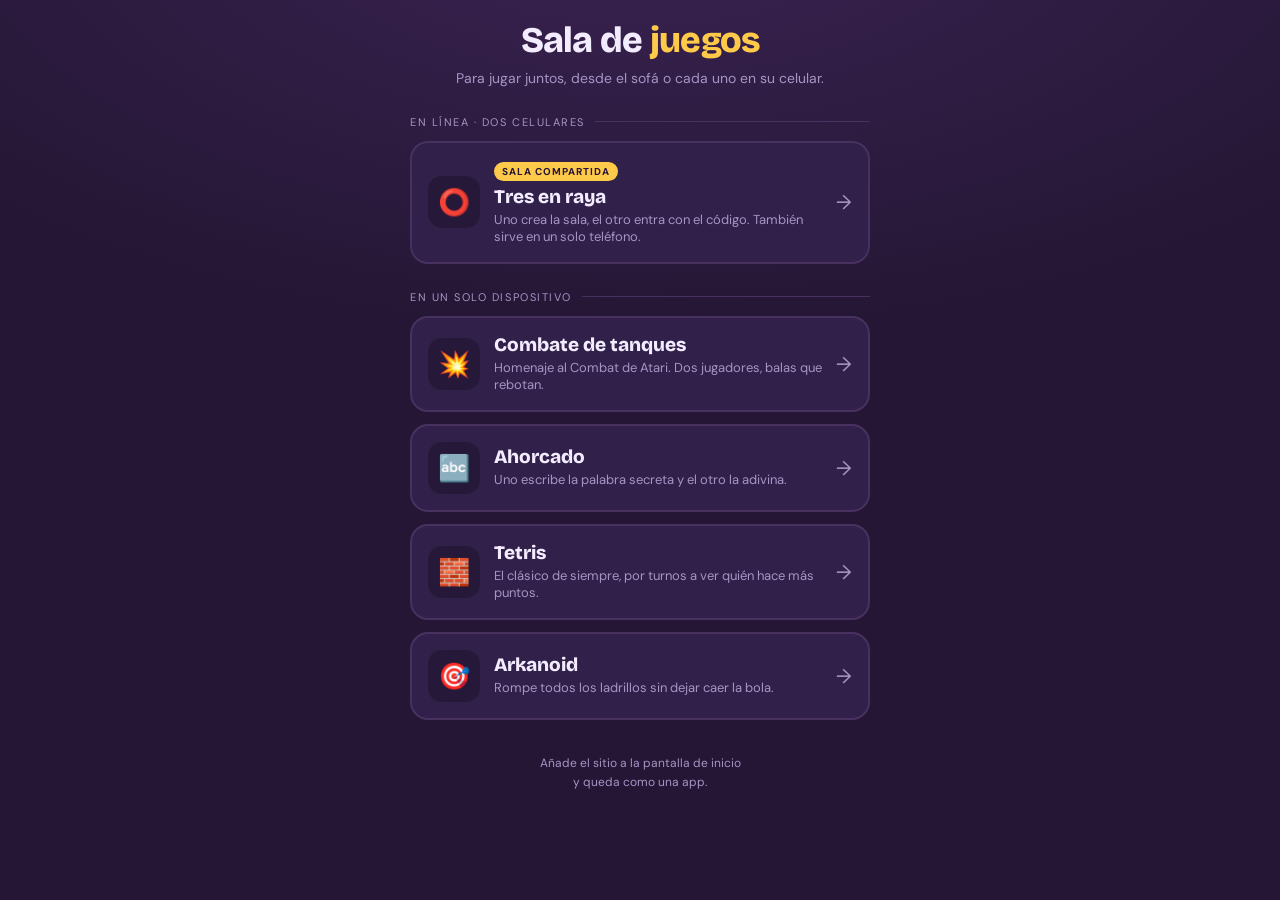
==== index.html @ eb5de444 "Add files via upload" ====
<!DOCTYPE html>
<html lang="es">
<head>
<meta charset="utf-8">
<meta name="viewport" content="width=device-width, initial-scale=1, viewport-fit=cover">
<title>Sala de juegos</title>
<link rel="preconnect" href="https://fonts.googleapis.com">
<link rel="preconnect" href="https://fonts.gstatic.com" crossorigin>
<link href="https://fonts.googleapis.com/css2?family=Bricolage+Grotesque:opsz,wght@12..96,600;12..96,800&family=DM+Sans:wght@400;500;700&display=swap" rel="stylesheet">
<link rel="stylesheet" href="estilo.css">
<style>
  main{max-width:460px;margin:0 auto}
  header{text-align:center;margin-bottom:26px}
  header .nota{margin-top:8px}

  .grupo{font-size:11px;letter-spacing:.14em;text-transform:uppercase;color:var(--tenue);
         margin:26px 0 12px;display:flex;align-items:center;gap:10px}
  .grupo::after{content:'';flex:1;height:1px;background:var(--borde)}

  .rejilla{display:grid;gap:12px}
  a.tarjeta{
    display:flex;align-items:center;gap:14px;text-decoration:none;color:inherit;
    background:var(--panel);border:2px solid var(--borde);border-radius:18px;
    padding:16px;transition:transform .15s,border-color .15s;
  }
  a.tarjeta:hover{transform:translateY(-2px);border-color:var(--ambar)}
  .icono{
    width:52px;height:52px;flex:none;border-radius:14px;display:grid;place-items:center;
    font-size:26px;background:rgba(0,0,0,.25);
  }
  .texto h2{font-family:var(--display);font-weight:800;font-size:19px;line-height:1.15}
  .texto p{font-size:13px;color:var(--tenue);margin-top:3px;line-height:1.35}
  .flecha{margin-left:auto;color:var(--tenue);font-size:20px}

  .destacada{border-color:var(--ambar)}
  .etiqueta{
    display:inline-block;font-size:10px;font-weight:700;letter-spacing:.1em;text-transform:uppercase;
    background:var(--ambar);color:#241634;padding:3px 8px;border-radius:20px;margin-bottom:5px;
  }
  footer{margin-top:34px;text-align:center;font-size:12px;color:var(--tenue);line-height:1.6}
</style>
</head>
<body>
<main>
  <header>
    <h1>Sala de <em>juegos</em></h1>
    <p class="nota">Para jugar juntos, desde el sofá o cada uno en su celular.</p>
  </header>

  <div class="grupo">En línea · dos celulares</div>
  <div class="rejilla">
    <a class="tarjeta destacada" href="tres-en-raya.html">
      <div class="icono">⭕</div>
      <div class="texto">
        <span class="etiqueta">Sala compartida</span>
        <h2>Tres en raya</h2>
        <p>Uno crea la sala, el otro entra con el código. También sirve en un solo teléfono.</p>
      </div>
      <div class="flecha">→</div>
    </a>
  </div>

  <div class="grupo">En un solo dispositivo</div>
  <div class="rejilla">
    <a class="tarjeta" href="tanques-combate.html">
      <div class="icono">💥</div>
      <div class="texto">
        <h2>Combate de tanques</h2>
        <p>Homenaje al Combat de Atari. Dos jugadores, balas que rebotan.</p>
      </div>
      <div class="flecha">→</div>
    </a>
    <a class="tarjeta" href="ahorcado.html">
      <div class="icono">🔤</div>
      <div class="texto">
        <h2>Ahorcado</h2>
        <p>Uno escribe la palabra secreta y el otro la adivina.</p>
      </div>
      <div class="flecha">→</div>
    </a>
    <a class="tarjeta" href="tetris.html">
      <div class="icono">🧱</div>
      <div class="texto">
        <h2>Tetris</h2>
        <p>El clásico de siempre, por turnos a ver quién hace más puntos.</p>
      </div>
      <div class="flecha">→</div>
    </a>
    <a class="tarjeta" href="arkanoid.html">
      <div class="icono">🎯</div>
      <div class="texto">
        <h2>Arkanoid</h2>
        <p>Rompe todos los ladrillos sin dejar caer la bola.</p>
      </div>
      <div class="flecha">→</div>
    </a>
  </div>

  <footer>Añade el sitio a la pantalla de inicio<br>y queda como una app.</footer>
</main>
</body>
</html>
---- estilo.css ----
:root{
  --fondo:#241634;--panel:#31204A;--borde:#48305F;
  --ambar:#FFC94A;--menta:#6FE7C4;--rojo:#FF7B7B;
  --tinta:#F3ECFF;--tenue:#A794C4;
  --display:'Bricolage Grotesque',system-ui,sans-serif;
  --texto:'DM Sans',system-ui,sans-serif;
}
*{box-sizing:border-box;margin:0;padding:0;-webkit-tap-highlight-color:transparent}
body{
  background:radial-gradient(120% 80% at 50% -10%,#3A2352 0%,transparent 60%),var(--fondo);
  color:var(--tinta);font-family:var(--texto);min-height:100dvh;
  padding:22px calc(18px + env(safe-area-inset-left)) calc(24px + env(safe-area-inset-bottom));
}
h1{font-family:var(--display);font-weight:800;font-size:clamp(26px,8vw,36px);
   line-height:1.05;letter-spacing:-.02em;text-align:center}
h1 em{font-style:normal;color:var(--ambar)}
.nota{font-size:14px;color:var(--tenue);text-align:center;line-height:1.5}

button.accion{
  font-family:var(--texto);font-weight:700;font-size:16px;width:100%;
  padding:16px;border-radius:15px;border:none;background:var(--ambar);
  color:#241634;cursor:pointer;transition:filter .15s;
}
button.accion:hover{filter:brightness(1.08)}
button.accion.fantasma{background:transparent;color:var(--tenue);border:2px solid var(--borde)}
button.accion.menta{background:var(--menta)}
button.accion:disabled{opacity:.45;cursor:default}
button:focus-visible,input:focus-visible{outline:3px solid var(--tinta);outline-offset:2px}

input.campo{
  width:100%;font-family:var(--texto);font-size:16px;padding:15px 16px;
  border-radius:14px;border:2px solid var(--borde);background:var(--panel);color:var(--tinta);
}
input.campo::placeholder{color:var(--tenue)}
input.campo:focus{outline:none;border-color:var(--ambar)}
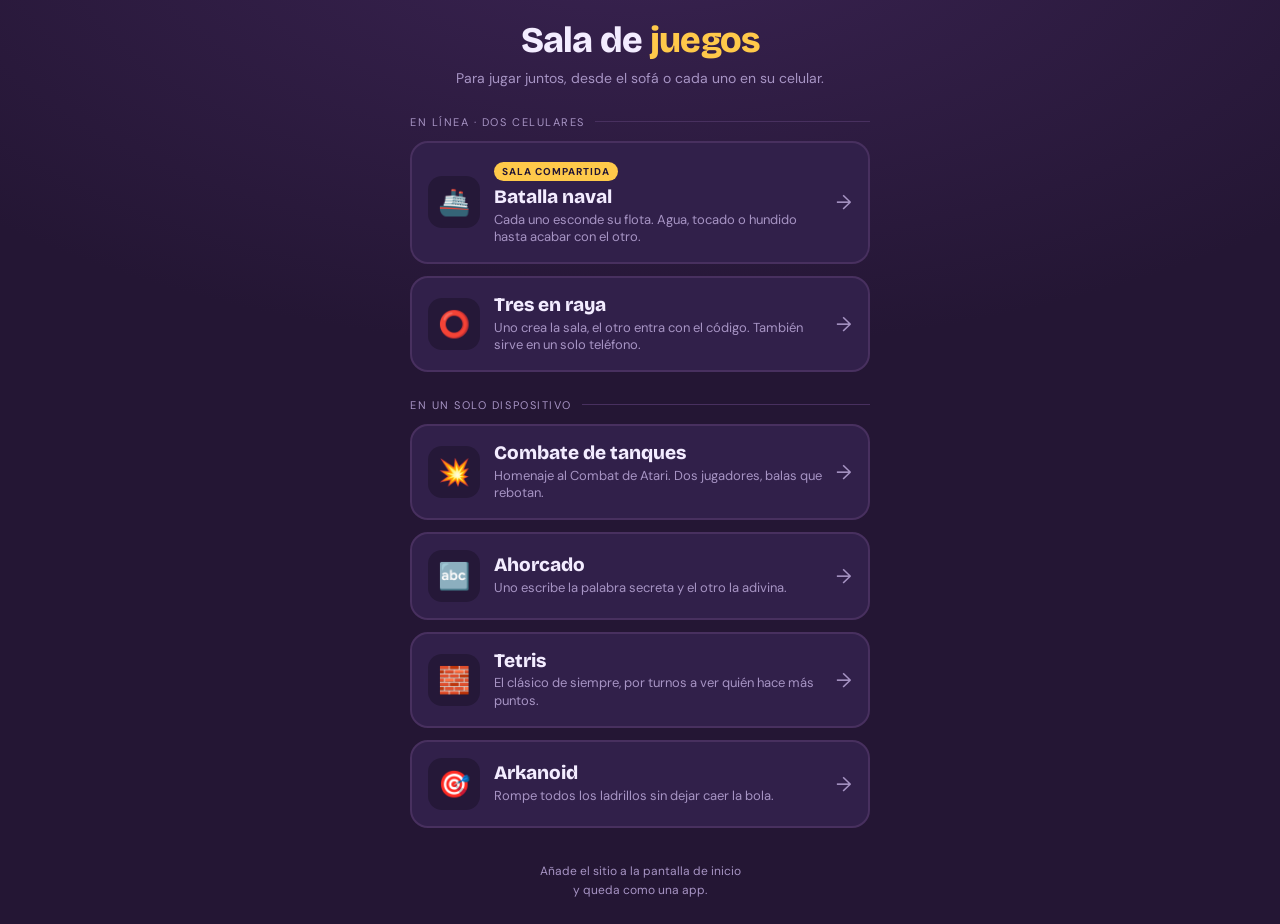
==== commit 6cf887d4: "Add files via upload" ====
--- a/index.html
+++ b/index.html
@@ -49,10 +49,18 @@
 
   <div class="grupo">En línea · dos celulares</div>
   <div class="rejilla">
+    <a class="tarjeta destacada" href="batalla-naval.html">
+      <div class="icono">🚢</div>
+      <div class="texto">
+        <span class="etiqueta">Sala compartida</span>
+        <h2>Batalla naval</h2>
+        <p>Cada uno esconde su flota. Agua, tocado o hundido hasta acabar con el otro.</p>
+      </div>
+      <div class="flecha">→</div>
+    </a>
     <a class="tarjeta destacada" href="tres-en-raya.html">
       <div class="icono">⭕</div>
       <div class="texto">
-        <span class="etiqueta">Sala compartida</span>
         <h2>Tres en raya</h2>
         <p>Uno crea la sala, el otro entra con el código. También sirve en un solo teléfono.</p>
       </div>
--- a/estilo.css
+++ b/estilo.css
@@ -33,3 +33,36 @@
 }
 input.campo::placeholder{color:var(--tenue)}
 input.campo:focus{outline:none;border-color:var(--ambar)}
+
+/* ── Pantallas del lobby (lobby.js) ───────────────────── */
+.pantalla{display:none;flex-direction:column;gap:14px}
+.pantalla.activa{display:flex}
+.volver{display:inline-block;font-size:13px;color:var(--tenue);text-decoration:none;margin-bottom:6px}
+.codigo{font-family:var(--display);font-weight:800;font-size:44px;letter-spacing:.22em;
+        text-align:center;color:var(--ambar);background:var(--panel);
+        border:2px dashed var(--borde);border-radius:18px;padding:20px 10px 20px 22px}
+input.codigo-in{font-family:var(--display);font-weight:800;font-size:26px;
+                letter-spacing:.2em;text-align:center;text-transform:uppercase}
+.aviso{font-size:13px;color:var(--rojo);text-align:center;min-height:18px;line-height:1.4}
+.cargando{text-align:center;font-size:14px;color:var(--tenue)}
+.puntitos::after{content:'';animation:pts 1.2s steps(4,end) infinite}
+@keyframes pts{0%{content:''}25%{content:'.'}50%{content:'..'}75%{content:'...'}}
+
+/* ── Marcador de dos jugadores ────────────────────────── */
+.marcador{display:grid;grid-template-columns:1fr auto 1fr;gap:8px}
+.jugador{background:var(--panel);border:2px solid transparent;border-radius:16px;
+         padding:10px 8px;text-align:center;transition:border-color .2s,transform .2s}
+.jugador.activo{border-color:currentColor;transform:translateY(-2px)}
+.jugador[data-rol="A"]{color:var(--ambar)}
+.jugador[data-rol="B"]{color:var(--menta)}
+.jugador .nom{font-weight:700;font-size:13px;color:var(--tinta);
+              white-space:nowrap;overflow:hidden;text-overflow:ellipsis}
+.jugador .puntos{font-family:var(--display);font-weight:800;font-size:28px;line-height:1.15}
+.jugador .yo{font-size:10px;letter-spacing:.1em;text-transform:uppercase;opacity:.75}
+.punto-luz{display:inline-block;width:6px;height:6px;border-radius:50%;
+           background:var(--rojo);vertical-align:middle;margin-right:4px}
+.punto-luz.on{background:var(--menta)}
+.centro-info{align-self:center;text-align:center;font-size:10px;color:var(--tenue);
+             letter-spacing:.1em;text-transform:uppercase}
+.centro-info b{display:block;font-family:var(--display);font-size:19px;
+               color:var(--tinta);letter-spacing:0}
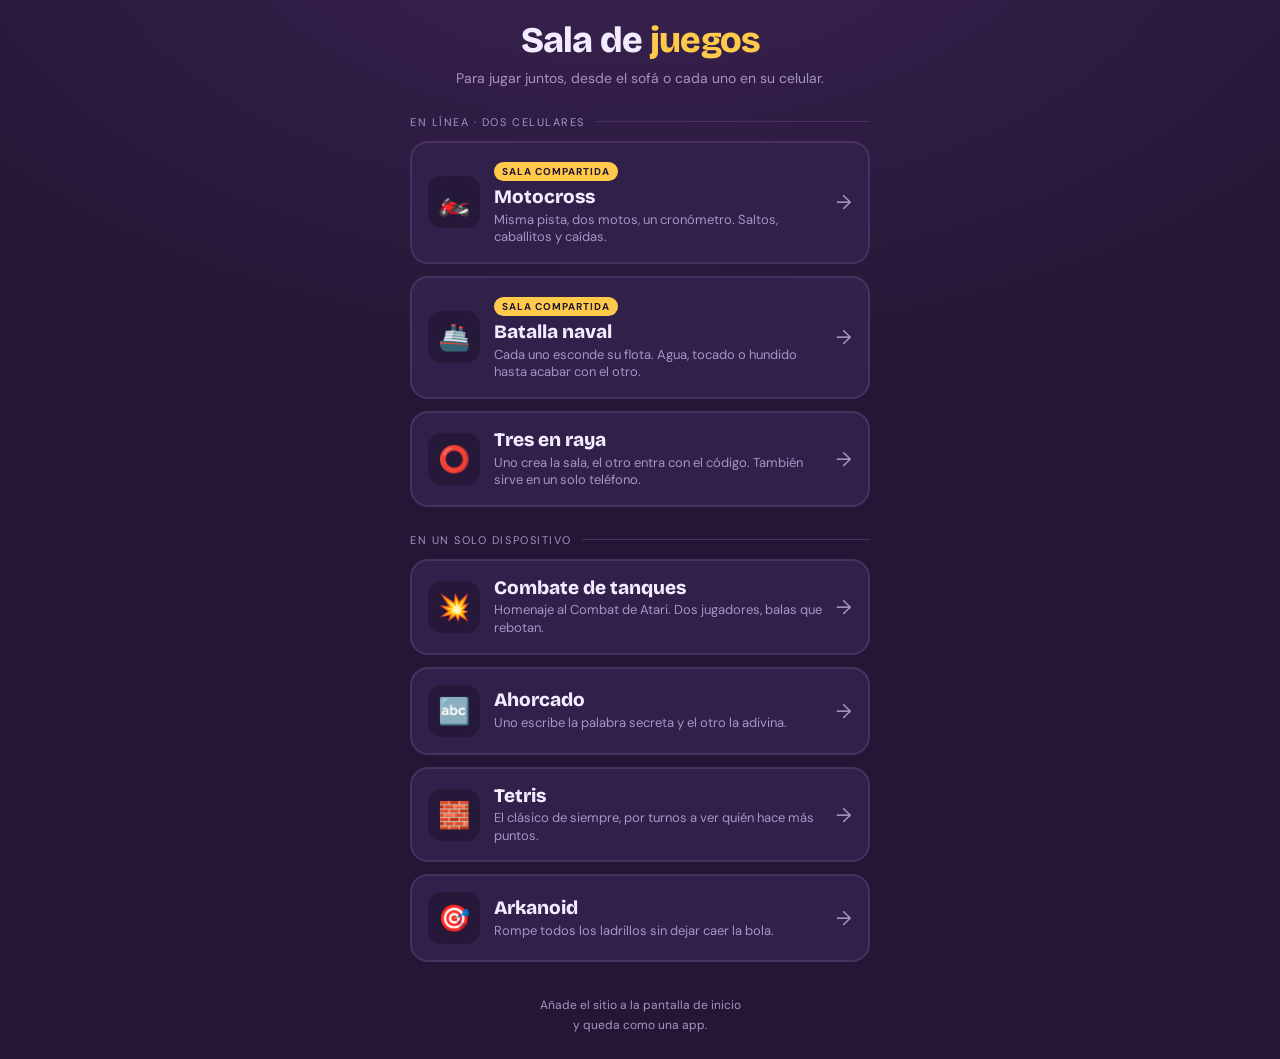
==== commit ac2d47e4: "Add files via upload" ====
--- a/index.html
+++ b/index.html
@@ -49,6 +49,15 @@
 
   <div class="grupo">En línea · dos celulares</div>
   <div class="rejilla">
+    <a class="tarjeta destacada" href="motocross.html">
+      <div class="icono">🏍️</div>
+      <div class="texto">
+        <span class="etiqueta">Sala compartida</span>
+        <h2>Motocross</h2>
+        <p>Misma pista, dos motos, un cronómetro. Saltos, caballitos y caídas.</p>
+      </div>
+      <div class="flecha">→</div>
+    </a>
     <a class="tarjeta destacada" href="batalla-naval.html">
       <div class="icono">🚢</div>
       <div class="texto">
--- a/estilo.css
+++ b/estilo.css
@@ -66,3 +66,6 @@
              letter-spacing:.1em;text-transform:uppercase}
 .centro-info b{display:block;font-family:var(--display);font-size:19px;
                color:var(--tinta);letter-spacing:0}
+
+/* El atributo hidden debe ganarle a cualquier display de un @media */
+[hidden]{display:none !important}
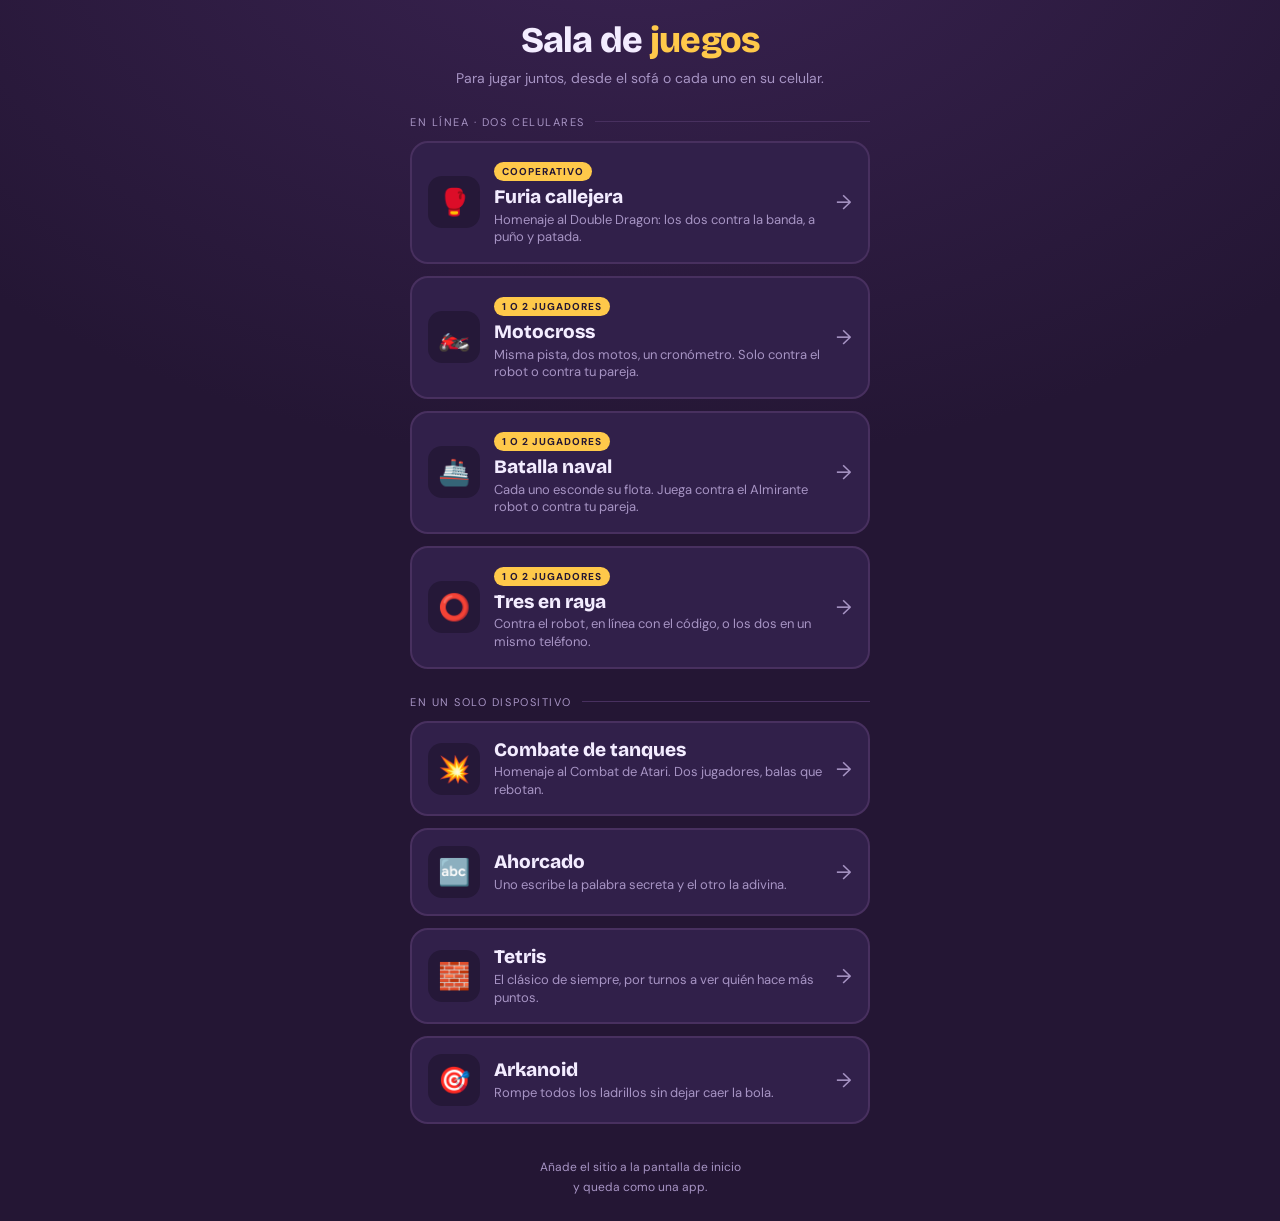
==== commit df079ead: "Add files via upload" ====
--- a/index.html
+++ b/index.html
@@ -49,29 +49,39 @@
 
   <div class="grupo">En línea · dos celulares</div>
   <div class="rejilla">
+    <a class="tarjeta destacada" href="furia-callejera.html">
+      <div class="icono">🥊</div>
+      <div class="texto">
+        <span class="etiqueta">Cooperativo</span>
+        <h2>Furia callejera</h2>
+        <p>Homenaje al Double Dragon: los dos contra la banda, a puño y patada.</p>
+      </div>
+      <div class="flecha">→</div>
+    </a>
     <a class="tarjeta destacada" href="motocross.html">
       <div class="icono">🏍️</div>
       <div class="texto">
-        <span class="etiqueta">Sala compartida</span>
+        <span class="etiqueta">1 o 2 jugadores</span>
         <h2>Motocross</h2>
-        <p>Misma pista, dos motos, un cronómetro. Saltos, caballitos y caídas.</p>
+        <p>Misma pista, dos motos, un cronómetro. Solo contra el robot o contra tu pareja.</p>
       </div>
       <div class="flecha">→</div>
     </a>
     <a class="tarjeta destacada" href="batalla-naval.html">
       <div class="icono">🚢</div>
       <div class="texto">
-        <span class="etiqueta">Sala compartida</span>
+        <span class="etiqueta">1 o 2 jugadores</span>
         <h2>Batalla naval</h2>
-        <p>Cada uno esconde su flota. Agua, tocado o hundido hasta acabar con el otro.</p>
+        <p>Cada uno esconde su flota. Juega contra el Almirante robot o contra tu pareja.</p>
       </div>
       <div class="flecha">→</div>
     </a>
     <a class="tarjeta destacada" href="tres-en-raya.html">
       <div class="icono">⭕</div>
       <div class="texto">
+        <span class="etiqueta">1 o 2 jugadores</span>
         <h2>Tres en raya</h2>
-        <p>Uno crea la sala, el otro entra con el código. También sirve en un solo teléfono.</p>
+        <p>Contra el robot, en línea con el código, o los dos en un mismo teléfono.</p>
       </div>
       <div class="flecha">→</div>
     </a>
--- a/estilo.css
+++ b/estilo.css
@@ -69,3 +69,23 @@
 
 /* El atributo hidden debe ganarle a cualquier display de un @media */
 [hidden]{display:none !important}
+
+/* Botones de nivel del robot */
+button.accion.nivel{text-align:left;padding:14px 16px;background:var(--panel);
+                    color:var(--tinta);border:2px solid var(--borde)}
+button.accion.nivel:hover{border-color:var(--ambar)}
+button.accion.nivel b{display:block;font-family:var(--display);font-weight:800;font-size:17px}
+button.accion.nivel span{display:block;font-weight:400;font-size:12px;
+                         color:var(--tenue);margin-top:2px;line-height:1.35}
+
+/* Mantener pulsado un control no debe seleccionar su texto ni abrir
+   el menú del sistema. Sin esto, en móvil se resalta la etiqueta del
+   botón y en PC se arrastra el texto al mover el cursor. */
+button, canvas, .mandos, .cruz, .acciones2, .marcador, .hud,
+.tanteo, .barras, .progreso, .flota, .tabla, .seccion, .leyenda{
+  user-select:none;
+  -webkit-user-select:none;
+  -webkit-touch-callout:none;
+}
+button{touch-action:manipulation}
+canvas{touch-action:none}
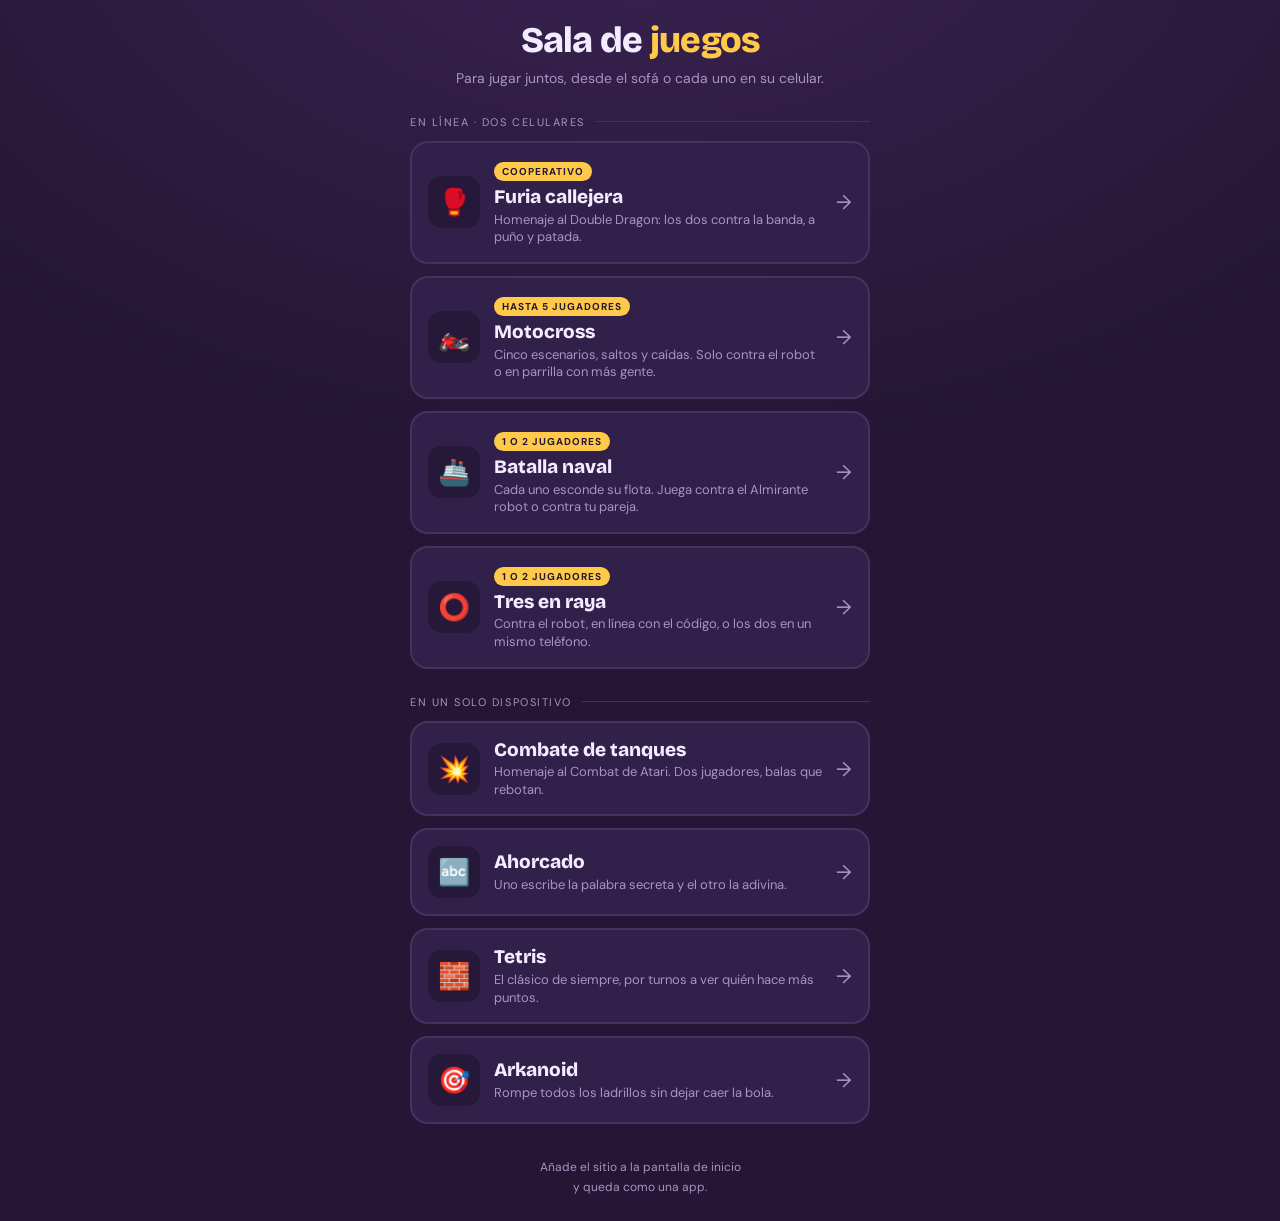
==== commit 8853bb1d: "Add files via upload" ====
--- a/index.html
+++ b/index.html
@@ -61,9 +61,9 @@
     <a class="tarjeta destacada" href="motocross.html">
       <div class="icono">🏍️</div>
       <div class="texto">
-        <span class="etiqueta">1 o 2 jugadores</span>
+        <span class="etiqueta">Hasta 5 jugadores</span>
         <h2>Motocross</h2>
-        <p>Misma pista, dos motos, un cronómetro. Solo contra el robot o contra tu pareja.</p>
+        <p>Cinco escenarios, saltos y caídas. Solo contra el robot o en parrilla con más gente.</p>
       </div>
       <div class="flecha">→</div>
     </a>
--- a/estilo.css
+++ b/estilo.css
@@ -78,14 +78,17 @@
 button.accion.nivel span{display:block;font-weight:400;font-size:12px;
                          color:var(--tenue);margin-top:2px;line-height:1.35}
 
-/* Mantener pulsado un control no debe seleccionar su texto ni abrir
-   el menú del sistema. Sin esto, en móvil se resalta la etiqueta del
-   botón y en PC se arrastra el texto al mover el cursor. */
-button, canvas, .mandos, .cruz, .acciones2, .marcador, .hud,
-.tanteo, .barras, .progreso, .flota, .tabla, .seccion, .leyenda{
+/* En un juego nada debe seleccionarse: al arrastrar el dedo desde un
+   botón, iOS empieza a seleccionar el texto que haya debajo y deforma
+   la pantalla entera. Se exceptúan los campos de escritura. */
+body{
   user-select:none;
   -webkit-user-select:none;
   -webkit-touch-callout:none;
 }
+input, textarea{
+  user-select:text;
+  -webkit-user-select:text;
+}
 button{touch-action:manipulation}
 canvas{touch-action:none}
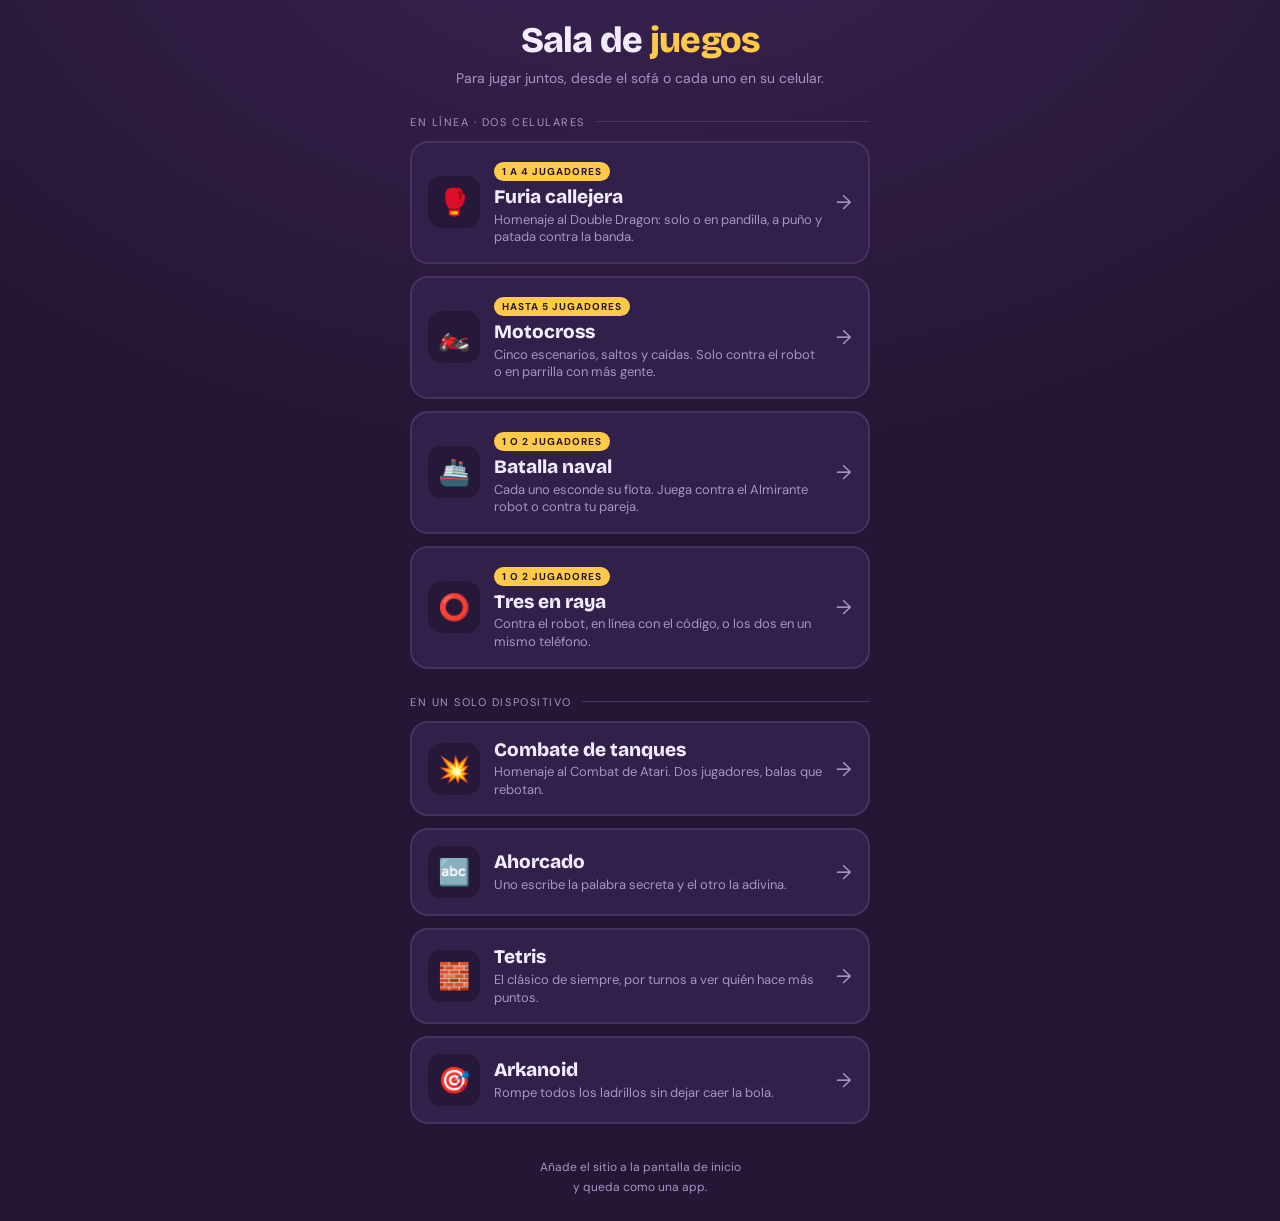
==== commit e093332d: "Add files via upload" ====
--- a/index.html
+++ b/index.html
@@ -52,9 +52,9 @@
     <a class="tarjeta destacada" href="furia-callejera.html">
       <div class="icono">🥊</div>
       <div class="texto">
-        <span class="etiqueta">Cooperativo</span>
+        <span class="etiqueta">1 a 4 jugadores</span>
         <h2>Furia callejera</h2>
-        <p>Homenaje al Double Dragon: los dos contra la banda, a puño y patada.</p>
+        <p>Homenaje al Double Dragon: solo o en pandilla, a puño y patada contra la banda.</p>
       </div>
       <div class="flecha">→</div>
     </a>
--- a/estilo.css
+++ b/estilo.css
@@ -92,3 +92,15 @@
 }
 button{touch-action:manipulation}
 canvas{touch-action:none}
+
+/* Volver al catálogo desde dentro de cualquier juego */
+a.inicio{
+  align-self:flex-start;
+  display:inline-flex;align-items:center;gap:6px;
+  margin:0 0 8px;padding:7px 13px;
+  font-size:12px;font-weight:700;text-decoration:none;
+  color:var(--tenue);background:var(--panel);
+  border:2px solid var(--borde);border-radius:11px;
+  transition:color .15s,border-color .15s;
+}
+a.inicio:hover{color:var(--tinta);border-color:var(--ambar)}
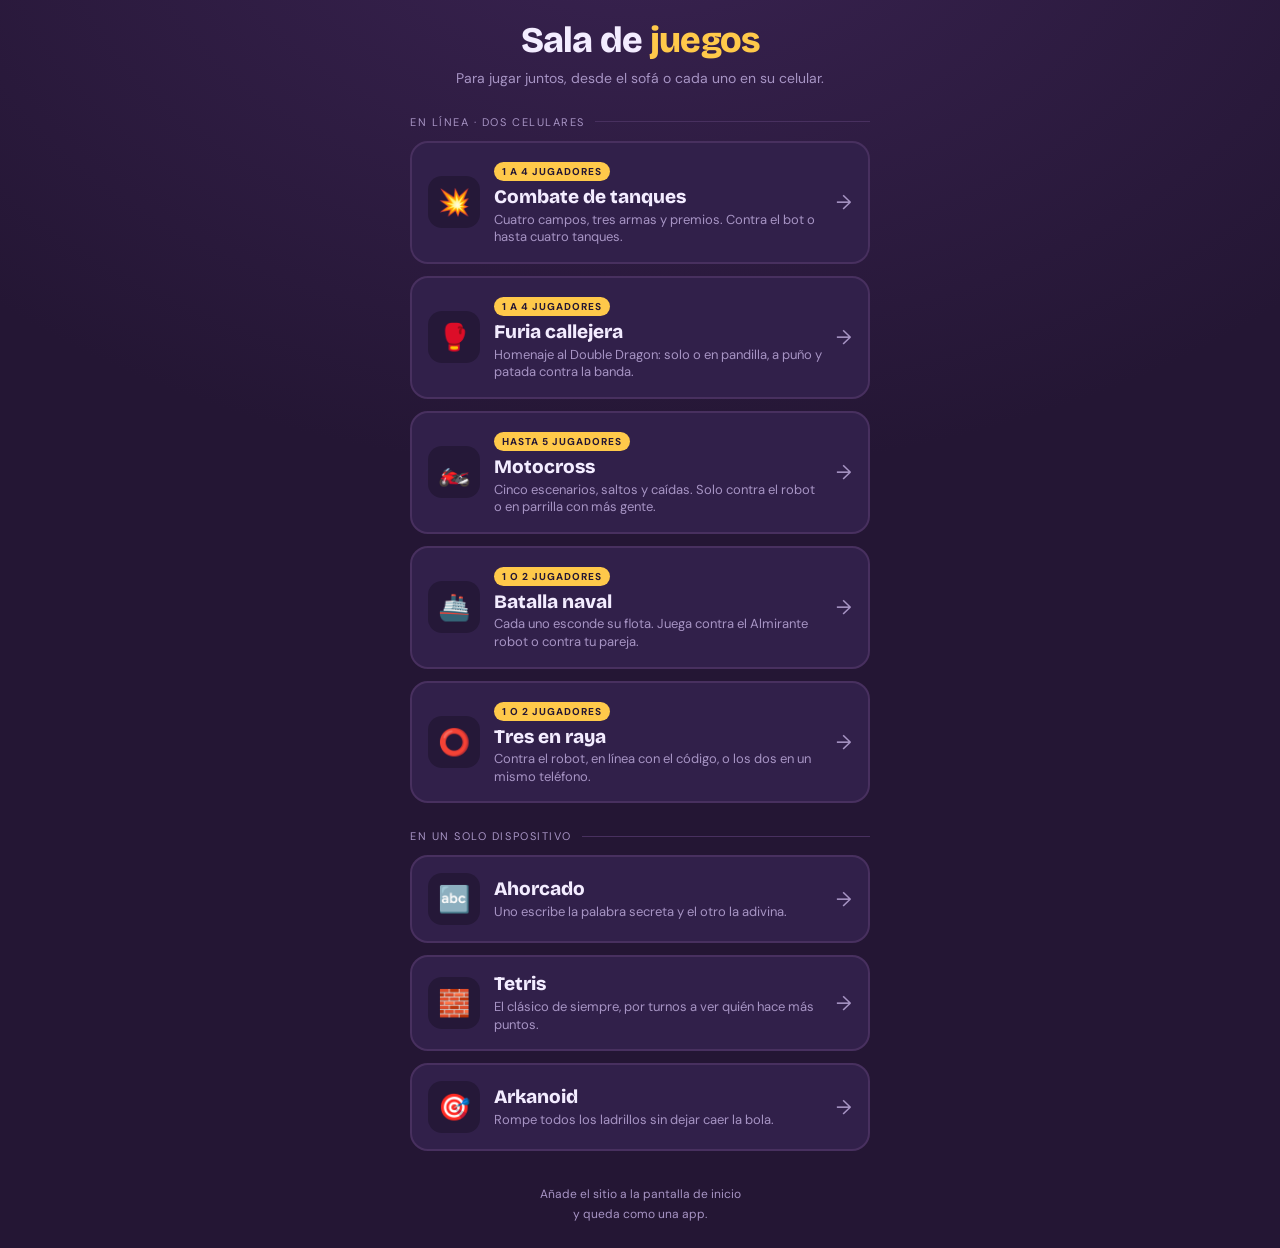
==== commit 3c5eb464: "Add files via upload" ====
--- a/index.html
+++ b/index.html
@@ -49,6 +49,15 @@
 
   <div class="grupo">En línea · dos celulares</div>
   <div class="rejilla">
+    <a class="tarjeta destacada" href="tanques-combate.html">
+      <div class="icono">💥</div>
+      <div class="texto">
+        <span class="etiqueta">1 a 4 jugadores</span>
+        <h2>Combate de tanques</h2>
+        <p>Cuatro campos, tres armas y premios. Contra el bot o hasta cuatro tanques.</p>
+      </div>
+      <div class="flecha">→</div>
+    </a>
     <a class="tarjeta destacada" href="furia-callejera.html">
       <div class="icono">🥊</div>
       <div class="texto">
@@ -89,14 +98,7 @@
 
   <div class="grupo">En un solo dispositivo</div>
   <div class="rejilla">
-    <a class="tarjeta" href="tanques-combate.html">
-      <div class="icono">💥</div>
-      <div class="texto">
-        <h2>Combate de tanques</h2>
-        <p>Homenaje al Combat de Atari. Dos jugadores, balas que rebotan.</p>
-      </div>
-      <div class="flecha">→</div>
-    </a>
+
     <a class="tarjeta" href="ahorcado.html">
       <div class="icono">🔤</div>
       <div class="texto">
--- a/estilo.css
+++ b/estilo.css
@@ -104,3 +104,19 @@
   transition:color .15s,border-color .15s;
 }
 a.inicio:hover{color:var(--tinta);border-color:var(--ambar)}
+
+[data-niveles]{display:flex;flex-direction:column;gap:10px}
+
+/* Quién está dentro de la sala mientras se espera */
+.lista-sala{display:flex;flex-wrap:wrap;gap:6px;justify-content:center}
+.quien-sala{display:inline-flex;align-items:center;gap:6px;font-size:12px;font-weight:700;
+            background:var(--panel);border:2px solid var(--borde);border-radius:11px;
+            padding:6px 10px}
+.quien-sala i{width:8px;height:8px;border-radius:50%;background:var(--menta)}
+
+/* Código de sala visible dentro del juego */
+.chip-sala{display:inline-block;margin:0 0 8px 8px;padding:7px 12px;
+           font-family:var(--display);font-weight:800;font-size:12px;letter-spacing:.14em;
+           color:var(--ambar);background:var(--panel);
+           border:2px dashed var(--borde);border-radius:11px;cursor:pointer}
+.chip-sala:hover{border-color:var(--ambar)}
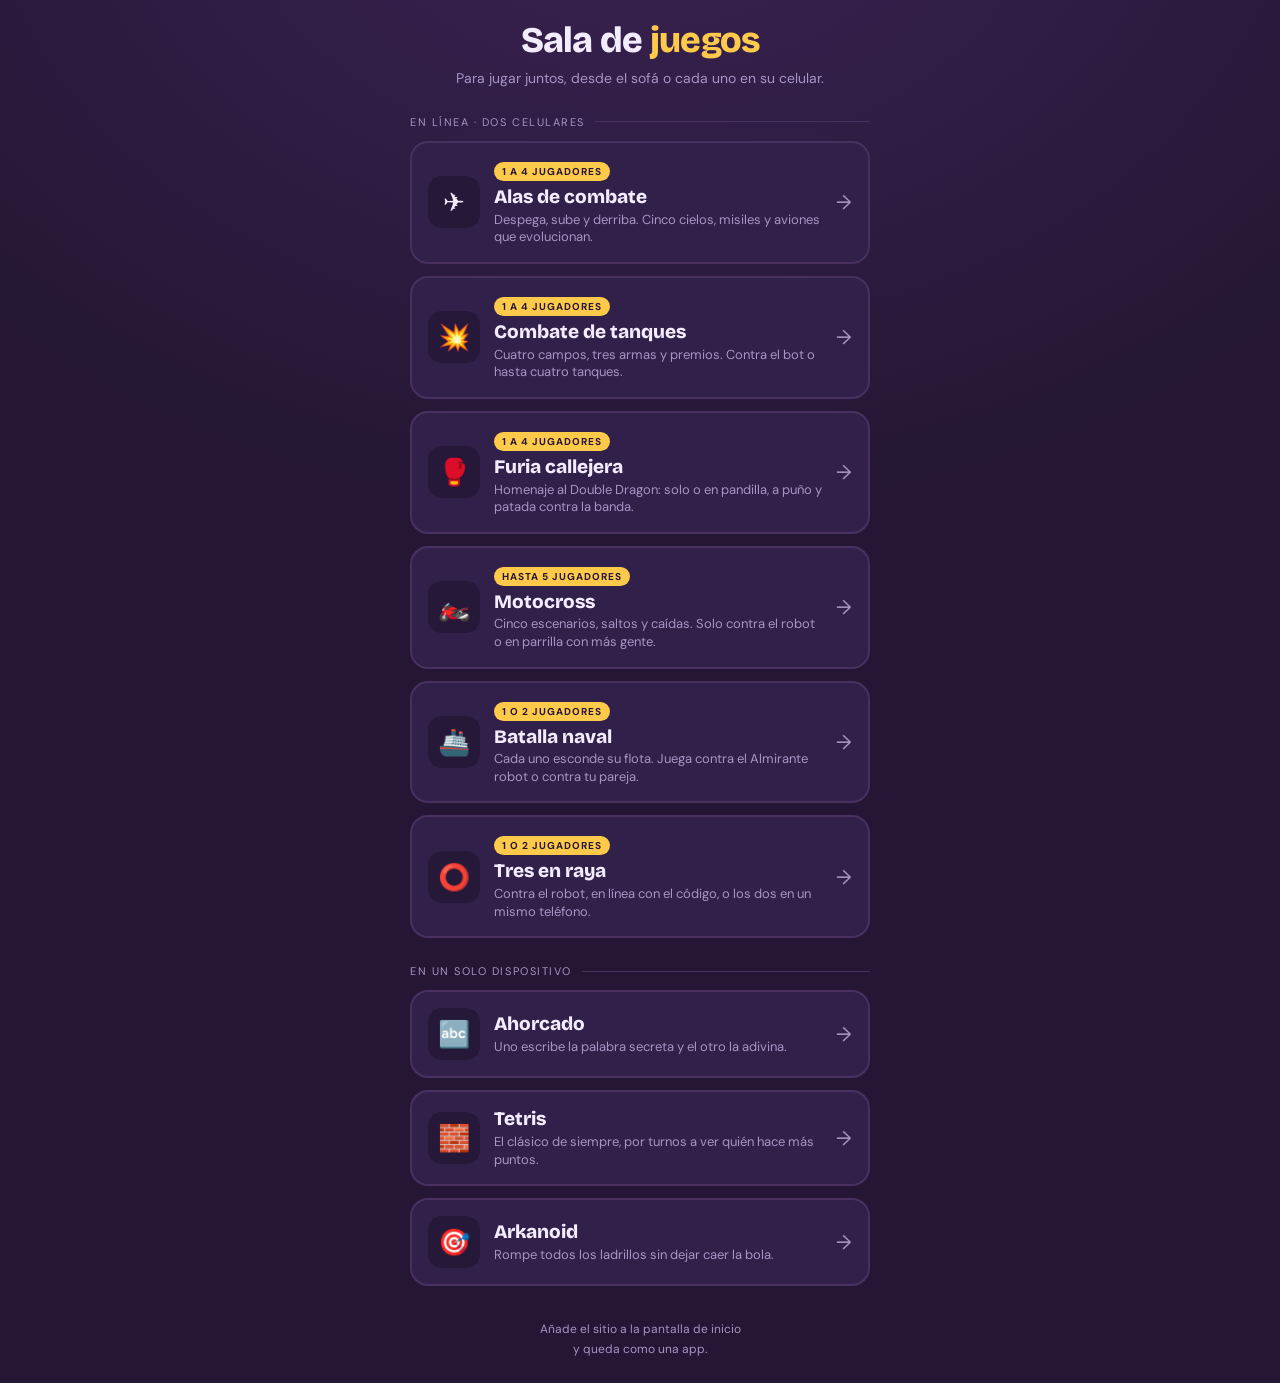
==== commit 163176dc: "Add files via upload" ====
--- a/index.html
+++ b/index.html
@@ -49,6 +49,15 @@
 
   <div class="grupo">En línea · dos celulares</div>
   <div class="rejilla">
+    <a class="tarjeta destacada" href="aviones.html">
+      <div class="icono">✈️</div>
+      <div class="texto">
+        <span class="etiqueta">1 a 4 jugadores</span>
+        <h2>Alas de combate</h2>
+        <p>Despega, sube y derriba. Cinco cielos, misiles y aviones que evolucionan.</p>
+      </div>
+      <div class="flecha">→</div>
+    </a>
     <a class="tarjeta destacada" href="tanques-combate.html">
       <div class="icono">💥</div>
       <div class="texto">
